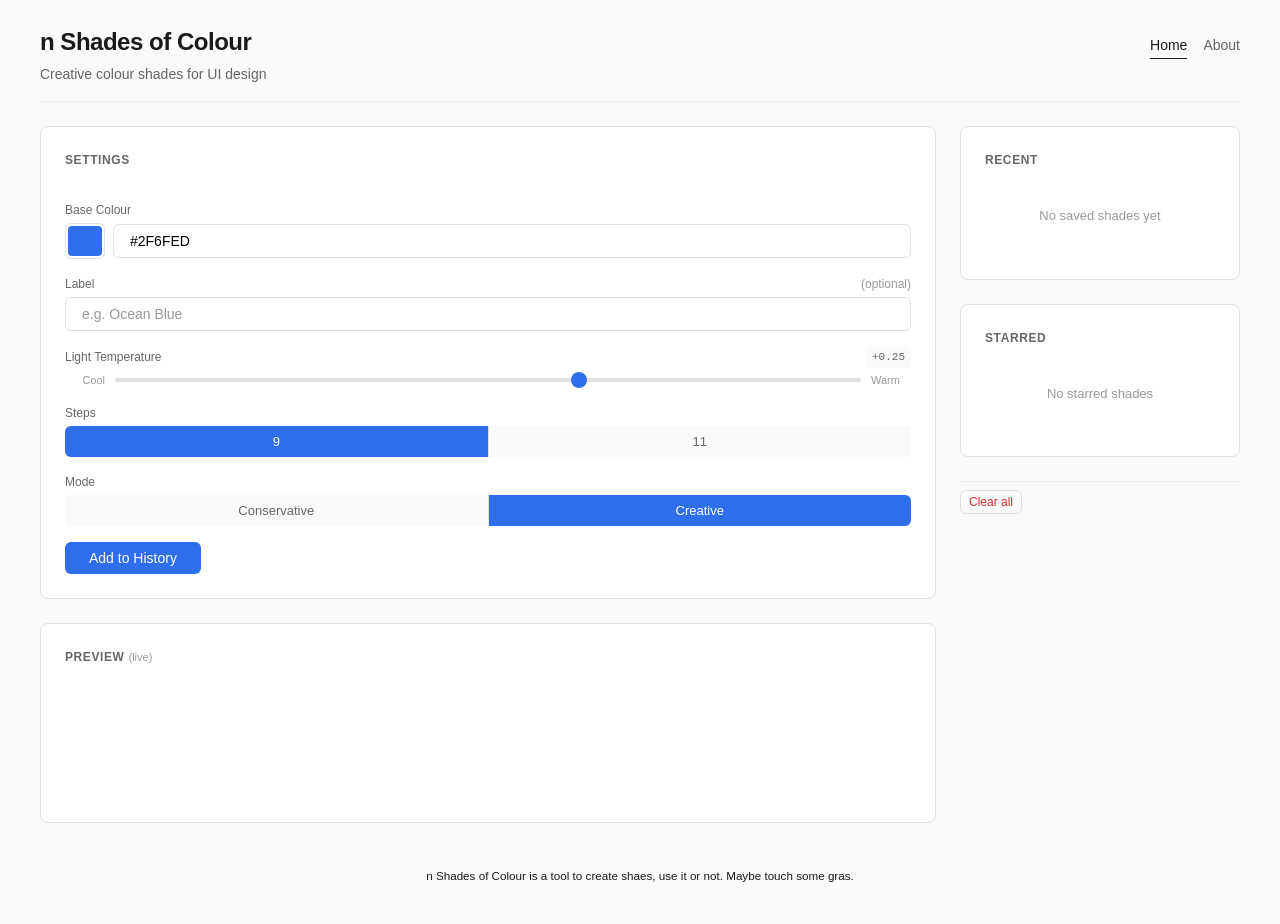
==== index.html @ e6368d1e "Release 0.0.2" ====
<!DOCTYPE html>
<html lang="en">
<head>
  <meta charset="UTF-8">
  <meta name="viewport" content="width=device-width, initial-scale=1.0">
  <title>n Shades of Colour</title>
  <link rel="stylesheet" href="./assets/css/styles.css">
</head>
<body>
  <div class="app">
    <header class="header">
      <div class="header__top">
        <h1>n Shades of Colour</h1>
        <nav class="nav">
          <a href="./index.html" class="nav__link nav__link--active">Home</a>
          <a href="./about.html" class="nav__link">About</a>
        </nav>
      </div>
      <p class="tagline">Creative colour shades for UI design</p>
    </header>

    <main class="main">
      <!-- Input Panel -->
      <section class="panel panel--input">
        <h2 class="panel__title">Settings</h2>

        <div class="input-group">
          <label for="input-hex">Base Colour</label>
          <div class="input-row">
            <input type="color" id="input-color-picker" class="color-picker">
            <input type="text" id="input-hex" placeholder="#2F6FED" maxlength="7">
          </div>
        </div>

        <div class="input-group">
          <label for="input-label">Label <span class="label-hint">(optional)</span></label>
          <input type="text" id="input-label" placeholder="e.g. Ocean Blue">
        </div>

        <div class="input-group">
          <label for="input-temperature">
            Light Temperature
            <span class="temperature-value" id="temperature-display">+0.25</span>
          </label>
          <div class="slider-container">
            <span class="slider-label slider-label--left">Cool</span>
            <input type="range" id="input-temperature" min="-1" max="1" step="0.05" value="0.25">
            <span class="slider-label slider-label--right">Warm</span>
          </div>
        </div>

        <div class="input-group">
          <label>Steps</label>
          <div class="button-group" role="radiogroup" aria-label="Number of steps">
            <button type="button" class="btn-toggle" data-steps="9" aria-pressed="true">9</button>
            <button type="button" class="btn-toggle" data-steps="11" aria-pressed="false">11</button>
          </div>
        </div>

        <div class="input-group">
          <label>Mode</label>
          <div class="button-group" role="radiogroup" aria-label="Algorithm mode">
            <button type="button" class="btn-toggle" data-mode="conservative" aria-pressed="false">Conservative</button>
            <button type="button" class="btn-toggle" data-mode="creative" aria-pressed="true">Creative</button>
          </div>
        </div>

        <div class="action-row">
          <button type="button" id="btn-generate" class="btn btn--primary">Add to History</button>
          <span class="add-feedback" id="add-feedback" hidden>Added : )</span>
        </div>
      </section>

      <!-- Preview Panel -->
      <section class="panel panel--preview">
        <h2 class="panel__title">Preview <span class="preview-status">(live)</span></h2>
        <div class="shades" id="preview-shades">
          <!-- Swatches rendered by JS -->
        </div>
      </section>

      <!-- Export Panel -->
      <section class="panel panel--export" id="export-panel" hidden>
        <h2 class="panel__title">Export CSS Variables</h2>
        <p class="export-hint">Add a label above for human-friendlier token names</p>

        <div class="export-format">
          <div class="export-header">
            <label for="export-format-select">Format</label>
            <select id="export-format-select">
              <option value="short">--{label}-{step}</option>
              <option value="long">--color-{label}-{step}</option>
            </select>
          </div>
          <pre class="export-code" id="export-code"></pre>
          <div class="export-actions">
            <button type="button" id="btn-copy" class="btn btn--secondary">Copy to clipboard</button>
            <span class="copy-feedback" id="copy-feedback" hidden>Copied</span>
          </div>
        </div>
      </section>
    </main>

    <!-- History Panel -->
    <aside class="sidebar">
      <section class="panel panel--history">
        <div class="history-header">
          <h2 class="panel__title">Recent</h2>
          <button type="button" id="btn-undo" class="btn btn--small btn--ghost" hidden>Undo</button>
        </div>
        <ul class="history-list" id="recent-list">
          <!-- Recent entries rendered by JS -->
        </ul>
        <p class="history-empty" id="recent-empty">No saved shades yet</p>
      </section>

      <section class="panel panel--starred">
        <h2 class="panel__title">Starred</h2>
        <ul class="history-list" id="starred-list">
          <!-- Starred entries rendered by JS -->
        </ul>
        <p class="history-empty" id="starred-empty">No starred shades</p>
      </section>

      <div class="history-actions">
        <button type="button" id="btn-clear-all" class="btn btn--small btn--danger">Clear all</button>
      </div>
    </aside>
  </div>
  <footer class="footer" style="text-align: center; padding-top: 2em;">
    <p><small>n Shades of Colour is a tool to create shaes, use it or not. Maybe touch some gras.</small></p>
  </footer>
  <script type="module" src="./assets/js/app.js"></script>
</body>
</html>
---- assets/css/styles.css ----
*,
*::before,
*::after {
  box-sizing: border-box;
}

html {
  font-size: 16px;
  -webkit-font-smoothing: antialiased;
  -moz-osx-font-smoothing: grayscale;
}

body {
  margin: 0;
  padding: 24px;
  font-family: -apple-system, BlinkMacSystemFont, "Segoe UI", Roboto, Oxygen, Ubuntu, sans-serif;
  font-size: 0.875rem;
  line-height: 1.5;
  color: #1a1a1a;
  background: #fafafa;
}

h1, h2, h3 {
  margin: 0;
  font-weight: 600;
}

ul {
  list-style: none;
  margin: 0;
  padding: 0;
}

button {
  font-family: inherit;
  cursor: pointer;
}

input, select {
  font-family: inherit;
}

.app {
  display: grid;
  grid-template-columns: 1fr 280px;
  grid-template-rows: auto 1fr;
  gap: 24px;
  max-width: 1200px;
  margin: 0 auto;
}

.header {
  grid-column: 1/-1;
  padding-bottom: 16px;
  border-bottom: 1px solid #f0f0f0;
}
.header__top {
  display: flex;
  align-items: baseline;
  justify-content: space-between;
  gap: 24px;
}
.header h1 {
  font-size: 1.5rem;
  font-weight: 700;
  letter-spacing: -0.02em;
}
.header .tagline {
  margin: 4px 0 0;
  color: #666666;
  font-size: 0.875rem;
}

.nav {
  display: flex;
  gap: 16px;
}
.nav__link {
  font-size: 0.875rem;
  color: #666666;
  text-decoration: none;
  padding: 2px 0;
  border-bottom: 1px solid transparent;
  transition: color 0.15s ease, border-color 0.15s ease;
}
.nav__link:hover {
  color: #1a1a1a;
}
.nav__link--active {
  color: #1a1a1a;
  border-bottom-color: #1a1a1a;
}

.main {
  display: flex;
  flex-direction: column;
  gap: 24px;
}

.sidebar {
  display: flex;
  flex-direction: column;
  gap: 24px;
}

.panel {
  background: #ffffff;
  border: 1px solid #e0e0e0;
  border-radius: 8px;
  padding: 24px;
}
.panel__title {
  font-size: 0.75rem;
  font-weight: 600;
  text-transform: uppercase;
  letter-spacing: 0.05em;
  color: #666666;
  margin-bottom: 16px;
}

.panel--input {
  display: flex;
  flex-direction: column;
  gap: 16px;
}

.panel--preview {
  flex: 1;
  min-height: 200px;
}

.panel--export[hidden] {
  display: none;
}

.panel--history .panel__title,
.panel--starred .panel__title {
  margin-bottom: 8px;
}

.input-group {
  display: flex;
  flex-direction: column;
  gap: 4px;
}
.input-group > label {
  font-size: 0.75rem;
  font-weight: 500;
  color: #666666;
  display: flex;
  align-items: center;
  justify-content: space-between;
}

.label-hint {
  font-weight: 400;
  color: #999999;
}

.input-row {
  display: flex;
  gap: 8px;
  align-items: center;
}

input[type=text],
input[type=number] {
  width: 100%;
  padding: 8px 16px;
  font-size: 0.875rem;
  border: 1px solid #e0e0e0;
  border-radius: 6px;
  background: #ffffff;
  transition: border-color 0.15s ease;
}
input[type=text]:focus,
input[type=number]:focus {
  outline: none;
  border-color: #2F6FED;
}
input[type=text]::placeholder,
input[type=number]::placeholder {
  color: #999999;
}
input[type=text].is-invalid,
input[type=number].is-invalid {
  border-color: #d32f2f;
}

.color-picker {
  width: 40px;
  height: 36px;
  padding: 2px;
  border: 1px solid #e0e0e0;
  border-radius: 6px;
  background: #ffffff;
  cursor: pointer;
  flex-shrink: 0;
}
.color-picker::-webkit-color-swatch-wrapper {
  padding: 0;
}
.color-picker::-webkit-color-swatch {
  border: none;
  border-radius: 4px;
}

.slider-container {
  display: flex;
  align-items: center;
  gap: 8px;
}

.slider-label {
  font-size: 0.6875rem;
  color: #999999;
  flex-shrink: 0;
  width: 40px;
}
.slider-label--left {
  text-align: right;
}
.slider-label--right {
  text-align: left;
}

.temperature-value {
  font-family: "SF Mono", SFMono-Regular, Consolas, "Liberation Mono", Menlo, monospace;
  font-size: 0.6875rem;
  color: #666666;
  background: #fafafa;
  padding: 2px 6px;
  border-radius: 4px;
}

input[type=range] {
  -webkit-appearance: none;
  appearance: none;
  flex: 1;
  height: 4px;
  background: #e0e0e0;
  border-radius: 2px;
  outline: none;
}
input[type=range]::-webkit-slider-thumb {
  -webkit-appearance: none;
  appearance: none;
  width: 16px;
  height: 16px;
  background: #2F6FED;
  border-radius: 50%;
  cursor: pointer;
  transition: transform 0.1s ease;
}
input[type=range]::-webkit-slider-thumb:hover {
  transform: scale(1.1);
}
input[type=range]::-moz-range-thumb {
  width: 16px;
  height: 16px;
  background: #2F6FED;
  border: none;
  border-radius: 50%;
  cursor: pointer;
}

.button-group {
  display: flex;
  gap: 1px;
  background: #e0e0e0;
  border-radius: 6px;
  overflow: hidden;
}

.btn-toggle {
  flex: 1;
  padding: 8px 16px;
  font-size: 0.8125rem;
  font-weight: 500;
  background: #fafafa;
  border: none;
  color: #666666;
  transition: background-color 0.15s ease, color 0.15s ease;
}
.btn-toggle:hover {
  background: #ffffff;
}
.btn-toggle[aria-pressed=true] {
  background: #2F6FED;
  color: white;
}

.btn {
  display: inline-flex;
  align-items: center;
  justify-content: center;
  gap: 4px;
  padding: 8px 24px;
  font-size: 0.875rem;
  font-weight: 500;
  border: none;
  border-radius: 6px;
  transition: background-color 0.15s ease, opacity 0.15s ease;
}
.btn:disabled {
  opacity: 0.5;
  cursor: not-allowed;
}

.btn--primary {
  background: #2F6FED;
  color: white;
}
.btn--primary:hover:not(:disabled) {
  background: #1a5ad9;
}

.btn--secondary {
  background: #fafafa;
  color: #1a1a1a;
  border: 1px solid #e0e0e0;
}
.btn--secondary:hover:not(:disabled) {
  background: #f0f0f0;
}

.btn--ghost {
  background: transparent;
  color: #2F6FED;
  padding: 4px 8px;
}
.btn--ghost:hover:not(:disabled) {
  background: rgba(47, 111, 237, 0.08);
}

.btn--danger {
  background: transparent;
  color: #d32f2f;
  border: 1px solid #e0e0e0;
}
.btn--danger:hover:not(:disabled) {
  background: rgba(211, 47, 47, 0.08);
  border-color: #d32f2f;
}

.btn--small {
  padding: 4px 8px;
  font-size: 0.75rem;
}

.ramp {
  display: flex;
  gap: 2px;
  height: 120px;
}

.swatch {
  flex: 1;
  display: flex;
  flex-direction: column;
  justify-content: flex-end;
  border-radius: 4px;
  overflow: hidden;
  position: relative;
}
.swatch__hex {
  font-family: "SF Mono", SFMono-Regular, Consolas, "Liberation Mono", Menlo, monospace;
  font-size: 0.625rem;
  text-align: center;
  padding: 4px;
  background: rgba(255, 255, 255, 0.9);
  color: #1a1a1a;
  backdrop-filter: blur(4px);
}

.swatch-strip {
  display: flex;
  height: 16px;
  border-radius: 2px;
  overflow: hidden;
}
.swatch-strip .swatch-mini {
  flex: 1;
}

.history-header {
  display: flex;
  align-items: center;
  justify-content: space-between;
  margin-bottom: 8px;
}
.history-header .panel__title {
  margin-bottom: 0;
}
.history-header .btn[hidden] {
  display: none;
}

.history-list {
  display: flex;
  flex-direction: column;
  gap: 4px;
}

.history-entry {
  display: flex;
  flex-direction: column;
  gap: 4px;
  padding: 8px;
  background: #fafafa;
  border-radius: 6px;
  cursor: pointer;
  transition: background-color 0.15s ease;
}
.history-entry:hover {
  background: #f0f0f0;
}
.history-entry.is-active {
  outline: 2px solid #2F6FED;
  outline-offset: -2px;
}

.history-entry__header {
  display: flex;
  align-items: center;
  gap: 8px;
}

.history-entry__info {
  flex: 1;
  min-width: 0;
}

.history-entry__label {
  font-size: 0.8125rem;
  font-weight: 500;
  white-space: nowrap;
  overflow: hidden;
  text-overflow: ellipsis;
}

.history-entry__hex {
  font-family: "SF Mono", SFMono-Regular, Consolas, "Liberation Mono", Menlo, monospace;
  font-size: 0.6875rem;
  color: #666666;
}

.history-entry__custom {
  font-size: 0.75rem;
  color: #888888;
  font-style: italic;
  white-space: nowrap;
  overflow: hidden;
  text-overflow: ellipsis;
}

.history-entry__actions {
  display: flex;
  gap: 2px;
  flex-shrink: 0;
}

.btn-icon {
  display: flex;
  align-items: center;
  justify-content: center;
  width: 24px;
  height: 24px;
  padding: 0;
  background: transparent;
  border: none;
  border-radius: 4px;
  color: #999999;
  font-size: 0.875rem;
  transition: background-color 0.15s ease, color 0.15s ease;
}
.btn-icon:hover {
  background: rgba(0, 0, 0, 0.08);
  color: #1a1a1a;
}
.btn-icon--star:hover, .btn-icon--star.is-starred {
  color: #f59e0b;
}
.btn-icon--remove:hover {
  color: #d32f2f;
}

.history-empty {
  font-size: 0.8125rem;
  color: #999999;
  text-align: center;
  padding: 16px;
}
.history-empty[hidden] {
  display: none;
}

.history-actions {
  padding-top: 8px;
  border-top: 1px solid #f0f0f0;
}

.export-hint {
  font-size: 0.75rem;
  color: #888888;
  margin: 0 0 12px 0;
  font-style: italic;
}

.export-format {
  display: flex;
  flex-direction: column;
  gap: 16px;
}

.export-header {
  display: flex;
  align-items: center;
  gap: 16px;
}
.export-header label {
  font-size: 0.75rem;
  font-weight: 500;
  color: #666666;
}
.export-header select {
  flex: 1;
  padding: 4px 8px;
  font-size: 0.8125rem;
  border: 1px solid #e0e0e0;
  border-radius: 4px;
  background: #ffffff;
}
.export-header select:focus {
  outline: none;
  border-color: #2F6FED;
}

.export-code {
  margin: 0;
  padding: 16px;
  font-family: "SF Mono", SFMono-Regular, Consolas, "Liberation Mono", Menlo, monospace;
  font-size: 0.75rem;
  line-height: 1.6;
  background: #fafafa;
  border: 1px solid #f0f0f0;
  border-radius: 6px;
  overflow-x: auto;
  white-space: pre;
  max-height: 200px;
  overflow-y: auto;
}

.export-actions {
  display: flex;
  align-items: center;
  gap: 16px;
}

.copy-feedback,
.add-feedback {
  font-size: 0.75rem;
  color: #2e7d32;
  font-weight: 500;
}
.copy-feedback[hidden],
.add-feedback[hidden] {
  display: none;
}

.preview-status {
  font-weight: 400;
  color: #999999;
  font-size: 0.6875rem;
  text-transform: none;
  letter-spacing: 0;
}

.action-row {
  display: flex;
  align-items: center;
  gap: 12px;
}

/* About page */
.app--about {
  display: block;
  max-width: 640px;
}

.about {
  padding-top: 32px;
}

.about__content {
  line-height: 1.7;
}

.about__section {
  margin-bottom: 32px;
}
.about__section:last-child {
  margin-bottom: 0;
}

.about__section h2 {
  font-size: 1.125rem;
  font-weight: 600;
  margin: 0 0 12px 0;
  color: #1a1a1a;
}

.about__section p {
  margin: 0 0 12px 0;
  color: #333333;
}
.about__section p:last-child {
  margin-bottom: 0;
}

.about__section ul {
  margin: 0 0 12px 0;
  padding-left: 20px;
  color: #333333;
}
.about__section ul:last-child {
  margin-bottom: 0;
}

.about__section li {
  margin-bottom: 6px;
}
.about__section li:last-child {
  margin-bottom: 0;
}

.about__section ul ul {
  margin-top: 6px;
  margin-bottom: 0;
}

@media (max-width: 768px) {
  body {
    padding: 12px;
  }
  .app {
    grid-template-columns: 1fr;
    gap: 16px;
  }
  .sidebar {
    order: 2;
  }
  .main {
    order: 1;
  }

  /* Panel padding */
  .panel {
    padding: 16px;
  }

  /* Vertical ramp */
  .ramp {
    flex-direction: column;
    height: auto;
    gap: 2px;
  }
  .swatch {
    flex: none;
    height: 28px;
    flex-direction: row;
    align-items: center;
    justify-content: flex-start;
  }
  .swatch__hex {
    background: rgba(255, 255, 255, 0.9);
    padding: 2px 8px;
    font-size: 0.6875rem;
    text-align: left;
  }

  /* Slider touch targets */
  input[type=range] {
    height: 6px;
  }
  input[type=range]::-webkit-slider-thumb {
    width: 24px;
    height: 24px;
  }
  input[type=range]::-moz-range-thumb {
    width: 24px;
    height: 24px;
  }

  /* Button toggle padding */
  .btn-toggle {
    padding: 8px 12px;
  }

  /* Touch-target minimum for buttons */
  .btn {
    min-height: 44px;
  }

  /* Export code wrapping */
  .export-code {
    white-space: pre-wrap;
    word-break: break-all;
  }
}
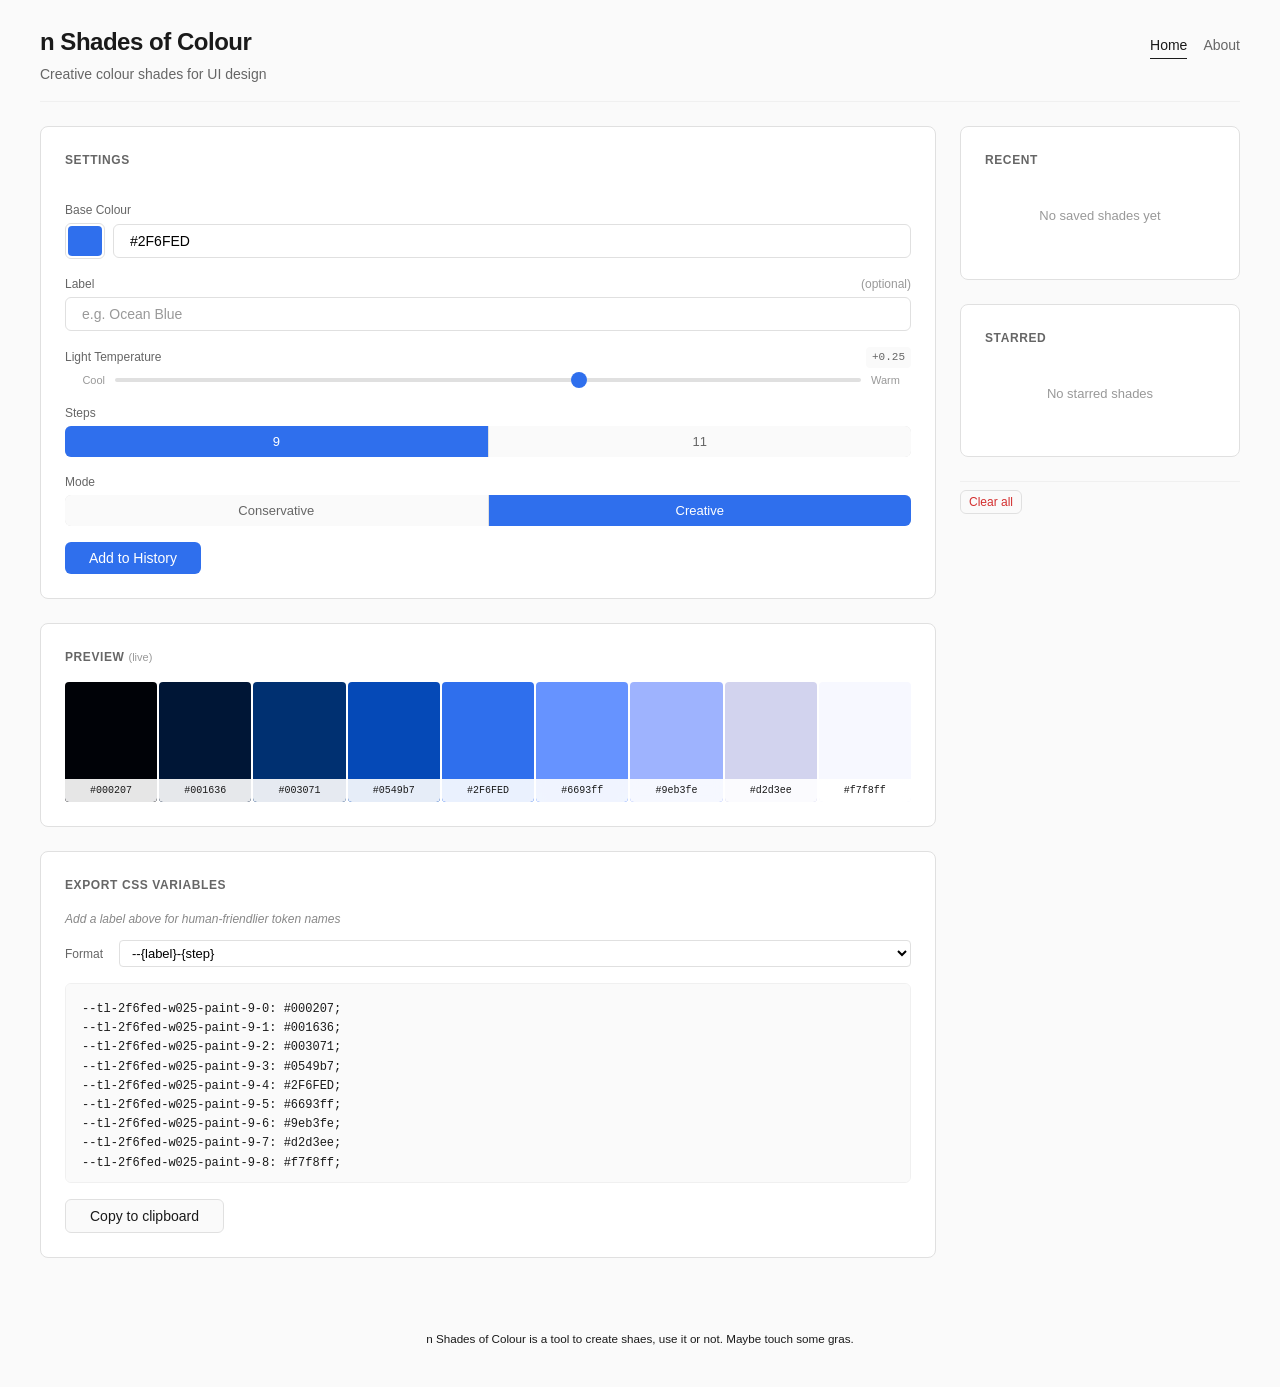
==== commit cc96db66: "Release 0.0.3" ====
--- a/index.html
+++ b/index.html
@@ -127,7 +127,7 @@
       </div>
     </aside>
   </div>
-  <footer class="footer" style="text-align: center; padding-top: 2em;">
+  <footer class="footer" style="text-align: center; padding-top: 4em;">
     <p><small>n Shades of Colour is a tool to create shaes, use it or not. Maybe touch some gras.</small></p>
   </footer>
   <script type="module" src="./assets/js/app.js"></script>
--- a/assets/css/styles.css
+++ b/assets/css/styles.css
@@ -348,7 +348,7 @@
   font-size: 0.75rem;
 }
 
-.ramp {
+.shades {
   display: flex;
   gap: 2px;
   height: 120px;
@@ -659,8 +659,8 @@
     padding: 16px;
   }
 
-  /* Vertical ramp */
-  .ramp {
+  /* Vertical shades */
+  .shades {
     flex-direction: column;
     height: auto;
     gap: 2px;
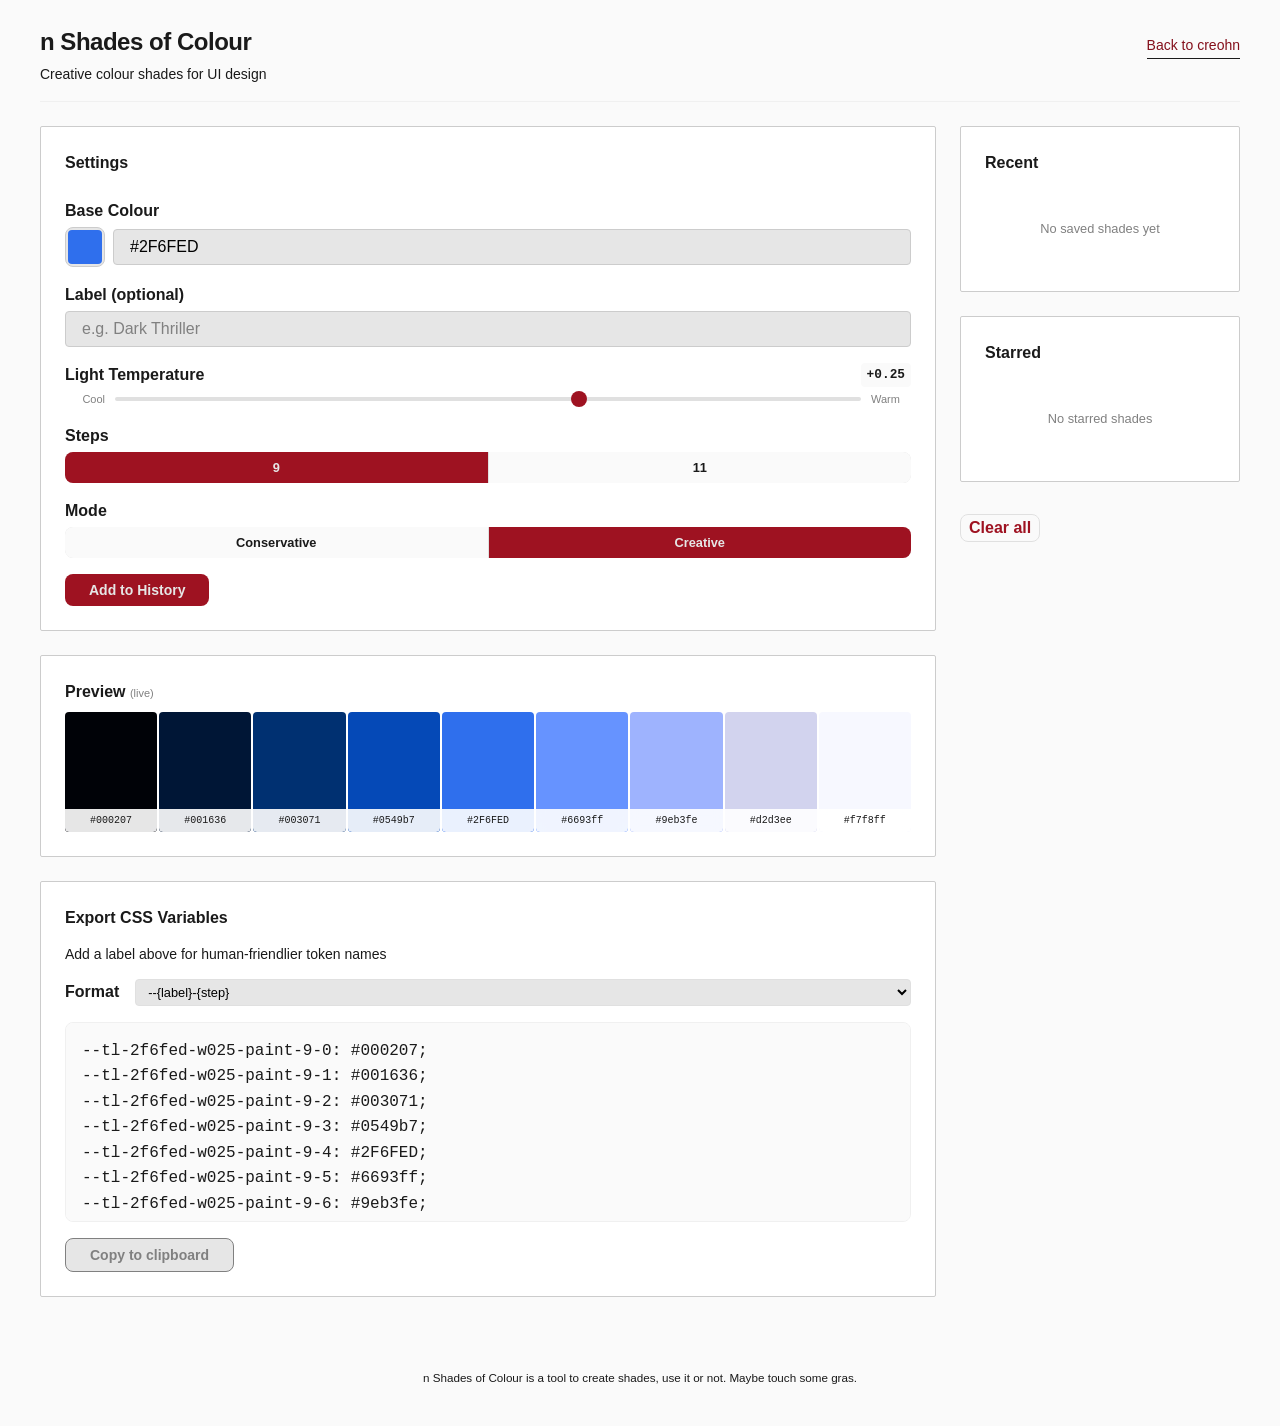
==== commit 0b628921: "Release 0.0.4" ====
--- a/index.html
+++ b/index.html
@@ -12,8 +12,7 @@
       <div class="header__top">
         <h1>n Shades of Colour</h1>
         <nav class="nav">
-          <a href="./index.html" class="nav__link nav__link--active">Home</a>
-          <a href="./about.html" class="nav__link">About</a>
+          <a href="https://creohn.de" class="nav__link nav__link--active">Back to creohn</a>
         </nav>
       </div>
       <p class="tagline">Creative colour shades for UI design</p>
@@ -28,13 +27,13 @@
           <label for="input-hex">Base Colour</label>
           <div class="input-row">
             <input type="color" id="input-color-picker" class="color-picker">
-            <input type="text" id="input-hex" placeholder="#2F6FED" maxlength="7">
+            <input type="text" id="input-hex" placeholder="#9e1221" maxlength="7">
           </div>
         </div>
 
         <div class="input-group">
-          <label for="input-label">Label <span class="label-hint">(optional)</span></label>
-          <input type="text" id="input-label" placeholder="e.g. Ocean Blue">
+          <label for="input-label">Label (optional)</label>
+          <input type="text" id="input-label" placeholder="e.g. Dark Thriller">
         </div>
 
         <div class="input-group">
@@ -82,7 +81,7 @@
       <!-- Export Panel -->
       <section class="panel panel--export" id="export-panel" hidden>
         <h2 class="panel__title">Export CSS Variables</h2>
-        <p class="export-hint">Add a label above for human-friendlier token names</p>
+        <p>Add a label above for human-friendlier token names</p>
 
         <div class="export-format">
           <div class="export-header">
@@ -128,7 +127,7 @@
     </aside>
   </div>
   <footer class="footer" style="text-align: center; padding-top: 4em;">
-    <p><small>n Shades of Colour is a tool to create shaes, use it or not. Maybe touch some gras.</small></p>
+    <p><small>n Shades of Colour is a tool to create shades, use it or not. Maybe touch some gras.</small></p>
   </footer>
   <script type="module" src="./assets/js/app.js"></script>
 </body>
--- a/assets/css/styles.css
+++ b/assets/css/styles.css
@@ -13,7 +13,7 @@
 body {
   margin: 0;
   padding: 24px;
-  font-family: -apple-system, BlinkMacSystemFont, "Segoe UI", Roboto, Oxygen, Ubuntu, sans-serif;
+  font-family: Lato, -apple-system, sans-serif;
   font-size: 0.875rem;
   line-height: 1.5;
   color: #1a1a1a;
@@ -25,15 +25,9 @@
   font-weight: 600;
 }
 
-ul {
-  list-style: none;
-  margin: 0;
-  padding: 0;
-}
-
 button {
   font-family: inherit;
-  cursor: pointer;
+  cursor: poLato;
 }
 
 input, select {
@@ -67,7 +61,7 @@
 }
 .header .tagline {
   margin: 4px 0 0;
-  color: #666666;
+  color: #1a1a1a;
   font-size: 0.875rem;
 }
 
@@ -77,17 +71,17 @@
 }
 .nav__link {
   font-size: 0.875rem;
-  color: #666666;
+  color: #1a1a1a;
   text-decoration: none;
   padding: 2px 0;
   border-bottom: 1px solid transparent;
   transition: color 0.15s ease, border-color 0.15s ease;
 }
 .nav__link:hover {
-  color: #1a1a1a;
+  color: #b71426;
 }
 .nav__link--active {
-  color: #1a1a1a;
+  color: #840f1b;
   border-bottom-color: #1a1a1a;
 }
 
@@ -104,18 +98,16 @@
 }
 
 .panel {
-  background: #ffffff;
-  border: 1px solid #e0e0e0;
-  border-radius: 8px;
+  background: #fff;
+  border: 1px solid #ccc;
+  border-radius: 2px;
   padding: 24px;
 }
 .panel__title {
-  font-size: 0.75rem;
-  font-weight: 600;
-  text-transform: uppercase;
-  letter-spacing: 0.05em;
-  color: #666666;
-  margin-bottom: 16px;
+  font-size: 1rem;
+  font-weight: 600;
+  color: #1a1a1a;
+  margin-bottom: 8px;
 }
 
 .panel--input {
@@ -144,9 +136,9 @@
   gap: 4px;
 }
 .input-group > label {
-  font-size: 0.75rem;
-  font-weight: 500;
-  color: #666666;
+  font-size: 1rem;
+  font-weight: 600;
+  color: #1a1a1a;
   display: flex;
   align-items: center;
   justify-content: space-between;
@@ -154,7 +146,7 @@
 
 .label-hint {
   font-weight: 400;
-  color: #999999;
+  color: #808080;
 }
 
 .input-row {
@@ -167,34 +159,34 @@
 input[type=number] {
   width: 100%;
   padding: 8px 16px;
-  font-size: 0.875rem;
-  border: 1px solid #e0e0e0;
-  border-radius: 6px;
-  background: #ffffff;
+  font-size: 1rem;
+  border: 1px solid #ccc;
+  border-radius: 4px;
+  background: #e6e6e6;
   transition: border-color 0.15s ease;
 }
 input[type=text]:focus,
 input[type=number]:focus {
   outline: none;
-  border-color: #2F6FED;
+  border-color: #9e1221;
 }
 input[type=text]::placeholder,
 input[type=number]::placeholder {
-  color: #999999;
+  color: #808080;
 }
 input[type=text].is-invalid,
 input[type=number].is-invalid {
-  border-color: #d32f2f;
+  border-color: #9e1221;
 }
 
 .color-picker {
   width: 40px;
-  height: 36px;
+  height: 40px;
   padding: 2px;
-  border: 1px solid #e0e0e0;
-  border-radius: 6px;
-  background: #ffffff;
-  cursor: pointer;
+  border: 1px solid #ccc;
+  border-radius: 8px;
+  background: #e6e6e6;
+  cursor: poLato;
   flex-shrink: 0;
 }
 .color-picker::-webkit-color-swatch-wrapper {
@@ -213,7 +205,7 @@
 
 .slider-label {
   font-size: 0.6875rem;
-  color: #999999;
+  color: #808080;
   flex-shrink: 0;
   width: 40px;
 }
@@ -226,8 +218,8 @@
 
 .temperature-value {
   font-family: "SF Mono", SFMono-Regular, Consolas, "Liberation Mono", Menlo, monospace;
-  font-size: 0.6875rem;
-  color: #666666;
+  font-size: 0.8rem;
+  color: #1a1a1a;
   background: #fafafa;
   padding: 2px 6px;
   border-radius: 4px;
@@ -247,9 +239,9 @@
   appearance: none;
   width: 16px;
   height: 16px;
-  background: #2F6FED;
+  background: #9e1221;
   border-radius: 50%;
-  cursor: pointer;
+  cursor: poLato;
   transition: transform 0.1s ease;
 }
 input[type=range]::-webkit-slider-thumb:hover {
@@ -258,36 +250,36 @@
 input[type=range]::-moz-range-thumb {
   width: 16px;
   height: 16px;
-  background: #2F6FED;
+  background: #9e1221;
   border: none;
   border-radius: 50%;
-  cursor: pointer;
+  cursor: poLato;
 }
 
 .button-group {
   display: flex;
   gap: 1px;
   background: #e0e0e0;
-  border-radius: 6px;
+  border-radius: 8px;
   overflow: hidden;
 }
 
 .btn-toggle {
   flex: 1;
   padding: 8px 16px;
-  font-size: 0.8125rem;
-  font-weight: 500;
+  font-size: 0.8rem;
+  font-weight: 600;
   background: #fafafa;
   border: none;
-  color: #666666;
+  color: #1a1a1a;
   transition: background-color 0.15s ease, color 0.15s ease;
 }
 .btn-toggle:hover {
-  background: #ffffff;
+  background: #e6e6e6;
 }
 .btn-toggle[aria-pressed=true] {
-  background: #2F6FED;
-  color: white;
+  background: #9e1221;
+  color: #e6e6e6;
 }
 
 .btn {
@@ -297,9 +289,9 @@
   gap: 4px;
   padding: 8px 24px;
   font-size: 0.875rem;
-  font-weight: 500;
+  font-weight: 600;
   border: none;
-  border-radius: 6px;
+  border-radius: 8px;
   transition: background-color 0.15s ease, opacity 0.15s ease;
 }
 .btn:disabled {
@@ -308,25 +300,25 @@
 }
 
 .btn--primary {
-  background: #2F6FED;
-  color: white;
+  background: #9e1221;
+  color: #e6e6e6;
 }
 .btn--primary:hover:not(:disabled) {
-  background: #1a5ad9;
+  background: #b71426;
 }
 
 .btn--secondary {
-  background: #fafafa;
-  color: #1a1a1a;
-  border: 1px solid #e0e0e0;
+  background: #e6e6e6;
+  color: #808080;
+  border: 1px solid #808080;
 }
 .btn--secondary:hover:not(:disabled) {
-  background: #f0f0f0;
+  background: #fff;
 }
 
 .btn--ghost {
   background: transparent;
-  color: #2F6FED;
+  color: #9e1221;
   padding: 4px 8px;
 }
 .btn--ghost:hover:not(:disabled) {
@@ -335,17 +327,17 @@
 
 .btn--danger {
   background: transparent;
-  color: #d32f2f;
+  color: #9e1221;
   border: 1px solid #e0e0e0;
 }
 .btn--danger:hover:not(:disabled) {
   background: rgba(211, 47, 47, 0.08);
-  border-color: #d32f2f;
+  border-color: #9e1221;
 }
 
 .btn--small {
   padding: 4px 8px;
-  font-size: 0.75rem;
+  font-size: 1rem;
 }
 
 .shades {
@@ -408,15 +400,15 @@
   gap: 4px;
   padding: 8px;
   background: #fafafa;
-  border-radius: 6px;
-  cursor: pointer;
+  border-radius: 8px;
+  cursor: poLato;
   transition: background-color 0.15s ease;
 }
 .history-entry:hover {
   background: #f0f0f0;
 }
 .history-entry.is-active {
-  outline: 2px solid #2F6FED;
+  outline: 2px solid #9e1221;
   outline-offset: -2px;
 }
 
@@ -432,8 +424,8 @@
 }
 
 .history-entry__label {
-  font-size: 0.8125rem;
-  font-weight: 500;
+  font-size: 0.8rem;
+  font-weight: 600;
   white-space: nowrap;
   overflow: hidden;
   text-overflow: ellipsis;
@@ -442,13 +434,12 @@
 .history-entry__hex {
   font-family: "SF Mono", SFMono-Regular, Consolas, "Liberation Mono", Menlo, monospace;
   font-size: 0.6875rem;
-  color: #666666;
+  color: #1a1a1a;
 }
 
 .history-entry__custom {
-  font-size: 0.75rem;
+  font-size: 1rem;
   color: #888888;
-  font-style: italic;
   white-space: nowrap;
   overflow: hidden;
   text-overflow: ellipsis;
@@ -470,7 +461,7 @@
   background: transparent;
   border: none;
   border-radius: 4px;
-  color: #999999;
+  color: #808080;
   font-size: 0.875rem;
   transition: background-color 0.15s ease, color 0.15s ease;
 }
@@ -482,12 +473,12 @@
   color: #f59e0b;
 }
 .btn-icon--remove:hover {
-  color: #d32f2f;
+  color: #e6e6e6;
 }
 
 .history-empty {
-  font-size: 0.8125rem;
-  color: #999999;
+  font-size: 0.8rem;
+  color: #808080;
   text-align: center;
   padding: 16px;
 }
@@ -497,14 +488,6 @@
 
 .history-actions {
   padding-top: 8px;
-  border-top: 1px solid #f0f0f0;
-}
-
-.export-hint {
-  font-size: 0.75rem;
-  color: #888888;
-  margin: 0 0 12px 0;
-  font-style: italic;
 }
 
 .export-format {
@@ -519,32 +502,32 @@
   gap: 16px;
 }
 .export-header label {
-  font-size: 0.75rem;
-  font-weight: 500;
-  color: #666666;
+  font-size: 1rem;
+  font-weight: 600;
+  color: #1a1a1a;
 }
 .export-header select {
   flex: 1;
   padding: 4px 8px;
-  font-size: 0.8125rem;
+  font-size: 0.8rem;
   border: 1px solid #e0e0e0;
   border-radius: 4px;
-  background: #ffffff;
+  background: #e6e6e6;
 }
 .export-header select:focus {
   outline: none;
-  border-color: #2F6FED;
+  border-color: #9e1221;
 }
 
 .export-code {
   margin: 0;
   padding: 16px;
   font-family: "SF Mono", SFMono-Regular, Consolas, "Liberation Mono", Menlo, monospace;
-  font-size: 0.75rem;
+  font-size: 1rem;
   line-height: 1.6;
   background: #fafafa;
   border: 1px solid #f0f0f0;
-  border-radius: 6px;
+  border-radius: 8px;
   overflow-x: auto;
   white-space: pre;
   max-height: 200px;
@@ -559,9 +542,9 @@
 
 .copy-feedback,
 .add-feedback {
-  font-size: 0.75rem;
+  font-size: 1rem;
   color: #2e7d32;
-  font-weight: 500;
+  font-weight: 600;
 }
 .copy-feedback[hidden],
 .add-feedback[hidden] {
@@ -570,7 +553,7 @@
 
 .preview-status {
   font-weight: 400;
-  color: #999999;
+  color: #808080;
   font-size: 0.6875rem;
   text-transform: none;
   letter-spacing: 0;
@@ -699,7 +682,7 @@
 
   /* Touch-target minimum for buttons */
   .btn {
-    min-height: 44px;
+    min-height: 40px;
   }
 
   /* Export code wrapping */
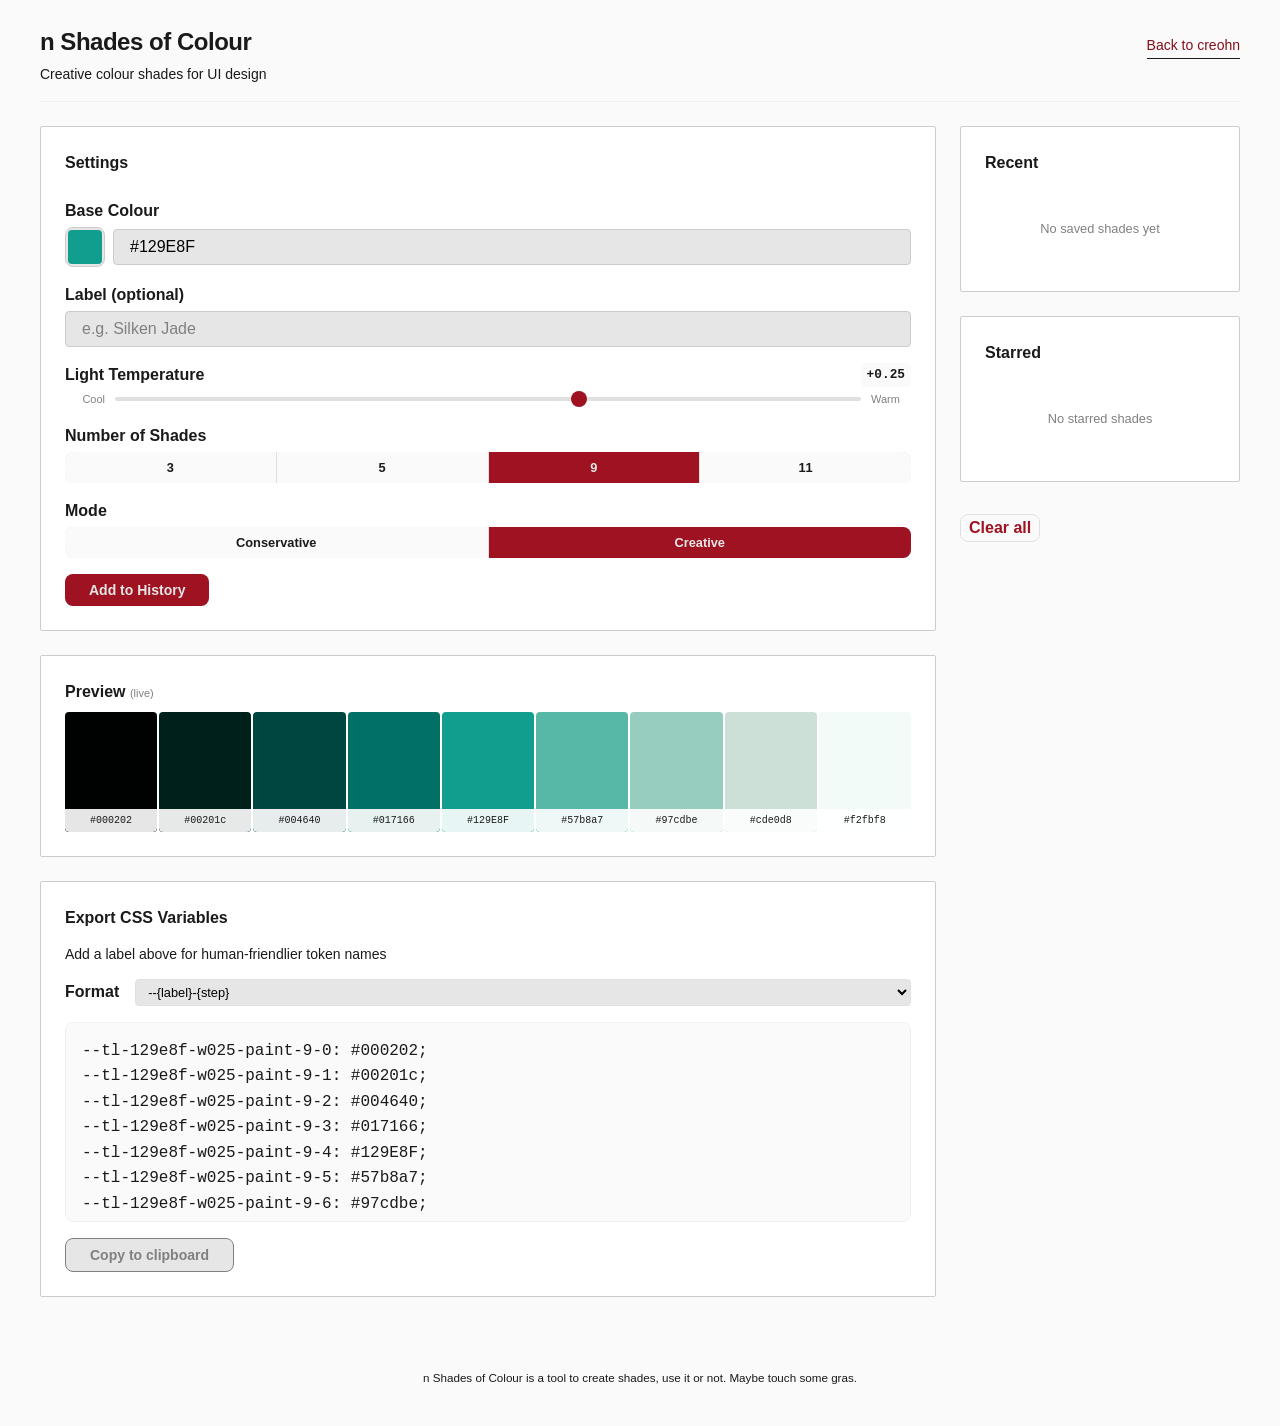
==== commit c8640544: "Release 0.0.4" ====
--- a/index.html
+++ b/index.html
@@ -27,13 +27,13 @@
           <label for="input-hex">Base Colour</label>
           <div class="input-row">
             <input type="color" id="input-color-picker" class="color-picker">
-            <input type="text" id="input-hex" placeholder="#9e1221" maxlength="7">
+            <input type="text" id="input-hex" placeholder="#129e8f" maxlength="7">
           </div>
         </div>
 
         <div class="input-group">
           <label for="input-label">Label (optional)</label>
-          <input type="text" id="input-label" placeholder="e.g. Dark Thriller">
+          <input type="text" id="input-label" placeholder="e.g. Silken Jade">
         </div>
 
         <div class="input-group">
@@ -49,8 +49,10 @@
         </div>
 
         <div class="input-group">
-          <label>Steps</label>
-          <div class="button-group" role="radiogroup" aria-label="Number of steps">
+          <label>Number of Shades</label>
+          <div class="button-group" role="radiogroup" aria-label="Number of shades">
+            <button type="button" class="btn-toggle" data-steps="3" aria-pressed="false">3</button>
+            <button type="button" class="btn-toggle" data-steps="5" aria-pressed="false">5</button>
             <button type="button" class="btn-toggle" data-steps="9" aria-pressed="true">9</button>
             <button type="button" class="btn-toggle" data-steps="11" aria-pressed="false">11</button>
           </div>
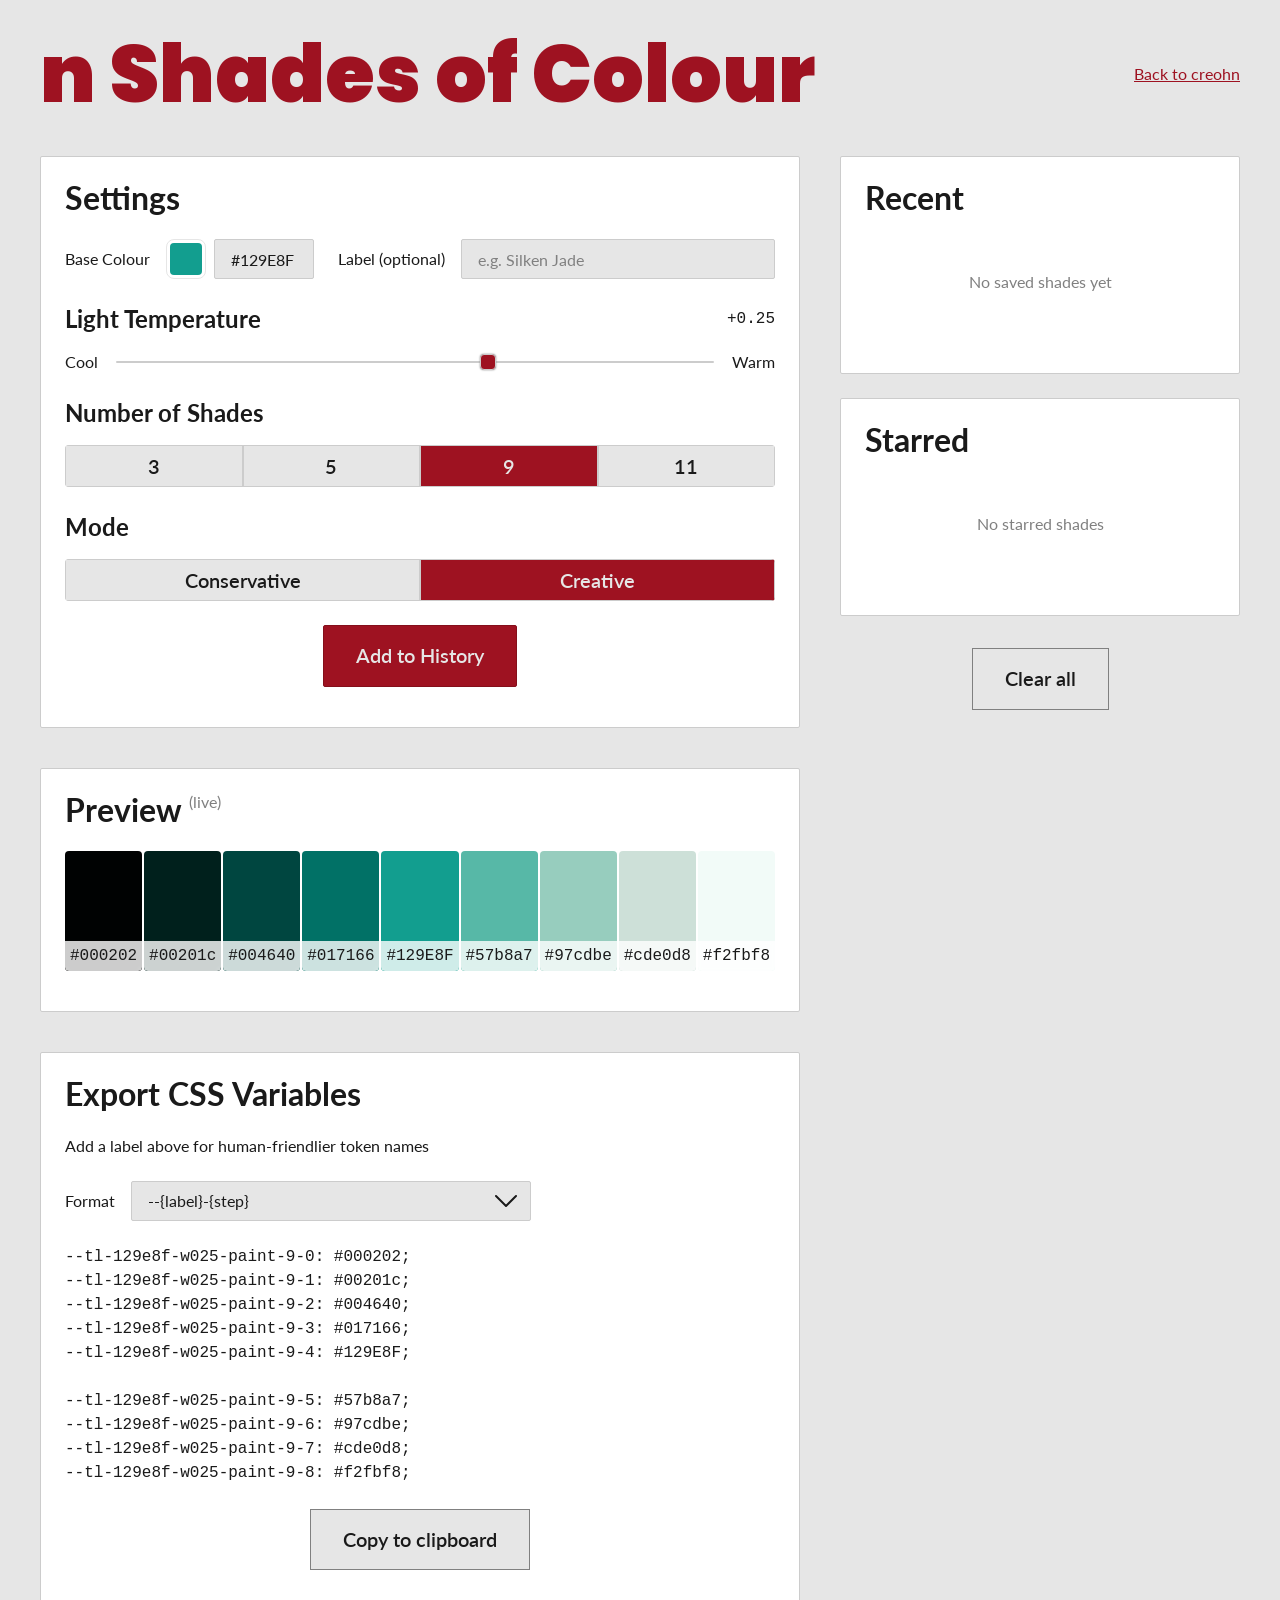
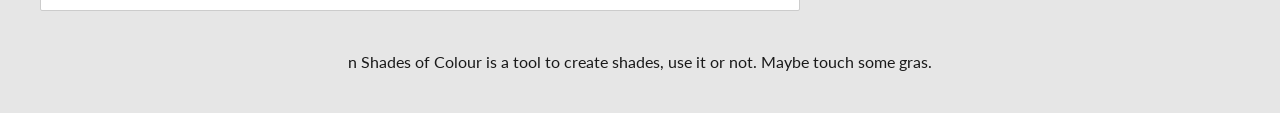
==== commit 4c420c0f: "Release 0.1.0 UX & design optimisation" ====
--- a/index.html
+++ b/index.html
@@ -4,18 +4,18 @@
   <meta charset="UTF-8">
   <meta name="viewport" content="width=device-width, initial-scale=1.0">
   <title>n Shades of Colour</title>
+  <link rel="preconnect" href="https://fonts.googleapis.com">
+  <link rel="preconnect" href="https://fonts.gstatic.com" crossorigin>
+  <link href="https://fonts.googleapis.com/css2?family=Lato:wght@400;600;700&family=Poppins:wght@700;900&display=swap" rel="stylesheet">
   <link rel="stylesheet" href="./assets/css/styles.css">
 </head>
 <body>
   <div class="app">
     <header class="header">
-      <div class="header__top">
-        <h1>n Shades of Colour</h1>
-        <nav class="nav">
-          <a href="https://creohn.de" class="nav__link nav__link--active">Back to creohn</a>
-        </nav>
-      </div>
-      <p class="tagline">Creative colour shades for UI design</p>
+      <h1>n Shades of Colour</h1>
+      <nav class="nav">
+        <a href="https://creohn.de" class="nav__link">Back to creohn</a>
+      </nav>
     </header>
 
     <main class="main">
@@ -23,21 +23,22 @@
       <section class="panel panel--input">
         <h2 class="panel__title">Settings</h2>
 
-        <div class="input-group">
-          <label for="input-hex">Base Colour</label>
-          <div class="input-row">
-            <input type="color" id="input-color-picker" class="color-picker">
-            <input type="text" id="input-hex" placeholder="#129e8f" maxlength="7">
+        <div class="base-row">
+          <div class="base-col-colour">
+            <label for="input-hex">Base Colour</label>
+            <div class="colour-input">
+              <input type="color" id="input-color-picker" class="color-picker">
+              <input type="text" id="input-hex" placeholder="#129e8f" maxlength="7">
+            </div>
+          </div>
+          <div class="base-col-label">
+            <label for="input-label">Label (optional)</label>
+            <input type="text" id="input-label" placeholder="e.g. Silken Jade">
           </div>
         </div>
 
         <div class="input-group">
-          <label for="input-label">Label (optional)</label>
-          <input type="text" id="input-label" placeholder="e.g. Silken Jade">
-        </div>
-
-        <div class="input-group">
-          <label for="input-temperature">
+          <label for="input-temperature" class="section-label">
             Light Temperature
             <span class="temperature-value" id="temperature-display">+0.25</span>
           </label>
@@ -49,7 +50,7 @@
         </div>
 
         <div class="input-group">
-          <label>Number of Shades</label>
+          <label class="section-label">Number of Shades</label>
           <div class="button-group" role="radiogroup" aria-label="Number of shades">
             <button type="button" class="btn-toggle" data-steps="3" aria-pressed="false">3</button>
             <button type="button" class="btn-toggle" data-steps="5" aria-pressed="false">5</button>
@@ -59,7 +60,7 @@
         </div>
 
         <div class="input-group">
-          <label>Mode</label>
+          <label class="section-label">Mode</label>
           <div class="button-group" role="radiogroup" aria-label="Algorithm mode">
             <button type="button" class="btn-toggle" data-mode="conservative" aria-pressed="false">Conservative</button>
             <button type="button" class="btn-toggle" data-mode="creative" aria-pressed="true">Creative</button>
@@ -93,7 +94,7 @@
               <option value="long">--color-{label}-{step}</option>
             </select>
           </div>
-          <pre class="export-code" id="export-code"></pre>
+          <div class="export-code" id="export-code"></div>
           <div class="export-actions">
             <button type="button" id="btn-copy" class="btn btn--secondary">Copy to clipboard</button>
             <span class="copy-feedback" id="copy-feedback" hidden>Copied</span>
@@ -124,13 +125,14 @@
       </section>
 
       <div class="history-actions">
-        <button type="button" id="btn-clear-all" class="btn btn--small btn--danger">Clear all</button>
+        <button type="button" id="btn-clear-all" class="btn btn--secondary">Clear all</button>
       </div>
     </aside>
+
+    <footer class="footer">
+      <p>n Shades of Colour is a tool to create shades, use it or not. Maybe touch some gras.</p>
+    </footer>
   </div>
-  <footer class="footer" style="text-align: center; padding-top: 4em;">
-    <p><small>n Shades of Colour is a tool to create shades, use it or not. Maybe touch some gras.</small></p>
-  </footer>
   <script type="module" src="./assets/js/app.js"></script>
 </body>
 </html>
--- a/assets/css/styles.css
+++ b/assets/css/styles.css
@@ -1,3 +1,7 @@
+/* ============================================================
+   RESET + BASE
+   ============================================================ */
+
 *,
 *::before,
 *::after {
@@ -12,288 +16,387 @@
 
 body {
   margin: 0;
-  padding: 24px;
+  padding: 32px 40px 40px;
   font-family: Lato, -apple-system, sans-serif;
-  font-size: 0.875rem;
-  line-height: 1.5;
-  color: #1a1a1a;
-  background: #fafafa;
+  font-size: 1rem;
+  line-height: 1.375;
+  color: #1a1a1a;
+  background: #e6e6e6;
 }
 
 h1, h2, h3 {
   margin: 0;
-  font-weight: 600;
+}
+
+p {
+  margin: 0;
 }
 
 button {
   font-family: inherit;
-  cursor: poLato;
+  cursor: pointer;
 }
 
 input, select {
   font-family: inherit;
 }
 
+/* ============================================================
+   LAYOUT
+   ============================================================ */
+
 .app {
   display: grid;
-  grid-template-columns: 1fr 280px;
-  grid-template-rows: auto 1fr;
-  gap: 24px;
-  max-width: 1200px;
+  grid-template-columns: minmax(0, 800px) 400px;
+  grid-template-rows: auto 1fr auto;
+  gap: 40px;
+  max-width: 1240px;
   margin: 0 auto;
 }
 
 .header {
-  grid-column: 1/-1;
-  padding-bottom: 16px;
-  border-bottom: 1px solid #f0f0f0;
-}
-.header__top {
-  display: flex;
-  align-items: baseline;
-  justify-content: space-between;
-  gap: 24px;
-}
-.header h1 {
-  font-size: 1.5rem;
-  font-weight: 700;
-  letter-spacing: -0.02em;
-}
-.header .tagline {
-  margin: 4px 0 0;
-  color: #1a1a1a;
-  font-size: 0.875rem;
-}
-
-.nav {
-  display: flex;
-  gap: 16px;
-}
-.nav__link {
-  font-size: 0.875rem;
-  color: #1a1a1a;
-  text-decoration: none;
-  padding: 2px 0;
-  border-bottom: 1px solid transparent;
-  transition: color 0.15s ease, border-color 0.15s ease;
-}
-.nav__link:hover {
-  color: #b71426;
-}
-.nav__link--active {
-  color: #840f1b;
-  border-bottom-color: #1a1a1a;
+  grid-column: 1 / -1;
 }
 
 .main {
+  display: flex;
+  flex-direction: column;
+  gap: 40px;
+}
+
+.sidebar {
   display: flex;
   flex-direction: column;
   gap: 24px;
 }
 
-.sidebar {
-  display: flex;
-  flex-direction: column;
-  gap: 24px;
-}
+.footer {
+  grid-column: 1 / -1;
+  text-align: center;
+  font-size: 1rem;
+  line-height: 1.375;
+  color: #1a1a1a;
+}
+
+/* ============================================================
+   HEADER
+   ============================================================ */
+
+.header {
+  display: flex;
+  align-items: center;
+  justify-content: space-between;
+}
+
+.header h1 {
+  font-family: Poppins, sans-serif;
+  font-weight: 900;
+  font-size: 5rem; /* 80px */
+  line-height: 1.05; /* ~84px */
+  color: #9e1221;
+}
+
+.nav__link {
+  font-size: 1rem;
+  font-weight: 400;
+  color: #9e1221;
+  text-decoration: underline;
+  text-decoration-skip-ink: none;
+}
+
+.nav__link:hover {
+  color: #840f1b;
+}
+
+/* ============================================================
+   PANELS
+   ============================================================ */
 
 .panel {
   background: #fff;
   border: 1px solid #ccc;
   border-radius: 2px;
-  padding: 24px;
-}
+  padding: 24px 24px 40px;
+}
+
 .panel__title {
-  font-size: 1rem;
-  font-weight: 600;
-  color: #1a1a1a;
-  margin-bottom: 8px;
+  font-family: Lato, sans-serif;
+  font-weight: 700;
+  font-size: 2rem; /* 32px */
+  line-height: 1.0625; /* 34px */
+  color: #1a1a1a;
+  margin-bottom: 24px;
 }
 
 .panel--input {
+  display: flex;
+  flex-direction: column;
+  gap: 24px;
+}
+
+/* Gap handles spacing in input panel — no extra margin needed */
+.panel--input .panel__title {
+  margin-bottom: 0;
+}
+
+.panel--preview {
+  /* No overrides needed */
+}
+
+.panel--export[hidden] {
+  display: none;
+}
+
+/* Recent title sits inside .history-header which provides the 24px spacing */
+.panel--history .panel__title {
+  margin-bottom: 0;
+}
+
+/* History panels have extra bottom padding (Figma: pb-64px) */
+.panel--history,
+.panel--starred {
+  padding-bottom: 64px;
+}
+
+.panel--history.has-entries,
+.panel--starred.has-entries {
+  padding-bottom: 24px;
+}
+
+/* ============================================================
+   BASE ROW — colour input + label side by side
+   ============================================================ */
+
+.base-row {
+  display: flex;
+  flex-wrap: wrap;
+  gap: 24px;
+  align-items: center;
+}
+
+.base-col-colour {
+  display: flex;
+  gap: 16px;
+  align-items: center;
+  flex-shrink: 0;
+}
+
+.base-col-label {
+  display: flex;
+  gap: 16px;
+  align-items: center;
+  flex: 1;
+}
+
+.base-col-colour > label,
+.base-col-label > label {
+  font-size: 1rem;
+  font-weight: 400;
+  color: #1a1a1a;
+  white-space: nowrap;
+  flex-shrink: 0;
+}
+
+.colour-input {
+  display: flex;
+  gap: 8px;
+  align-items: center;
+}
+
+#input-hex {
+  width: 100px;
+}
+
+.base-col-label input[type=text] {
+  flex: 1;
+  min-width: 100px;
+  max-width: 400px;
+  width: auto;
+}
+
+/* ============================================================
+   INPUT GROUPS — temperature, shades, mode
+   ============================================================ */
+
+.input-group {
   display: flex;
   flex-direction: column;
   gap: 16px;
 }
 
-.panel--preview {
-  flex: 1;
-  min-height: 200px;
-}
-
-.panel--export[hidden] {
-  display: none;
-}
-
-.panel--history .panel__title,
-.panel--starred .panel__title {
-  margin-bottom: 8px;
-}
-
-.input-group {
-  display: flex;
-  flex-direction: column;
-  gap: 4px;
-}
-.input-group > label {
-  font-size: 1rem;
-  font-weight: 600;
+/* Section labels: bold 24px headings for settings subsections */
+.section-label {
+  font-family: Lato, sans-serif;
+  font-size: 1.5rem; /* 24px */
+  font-weight: 700;
+  line-height: 2rem; /* 32px */
   color: #1a1a1a;
   display: flex;
   align-items: center;
   justify-content: space-between;
 }
 
-.label-hint {
-  font-weight: 400;
-  color: #808080;
-}
-
-.input-row {
-  display: flex;
-  gap: 8px;
-  align-items: center;
-}
+/* ============================================================
+   FORM CONTROLS
+   ============================================================ */
 
 input[type=text],
 input[type=number] {
-  width: 100%;
   padding: 8px 16px;
+  height: 40px;
   font-size: 1rem;
   border: 1px solid #ccc;
-  border-radius: 4px;
+  border-radius: 2px;
   background: #e6e6e6;
+  color: #1a1a1a;
   transition: border-color 0.15s ease;
 }
+
 input[type=text]:focus,
 input[type=number]:focus {
   outline: none;
   border-color: #9e1221;
 }
+
 input[type=text]::placeholder,
 input[type=number]::placeholder {
   color: #808080;
 }
+
 input[type=text].is-invalid,
 input[type=number].is-invalid {
   border-color: #9e1221;
 }
 
+/* Color picker */
 .color-picker {
   width: 40px;
   height: 40px;
-  padding: 2px;
-  border: 1px solid #ccc;
+  padding: 3px;
+  border: 1px solid #e6e6e6;
   border-radius: 8px;
-  background: #e6e6e6;
-  cursor: poLato;
+  background: #fff;
+  cursor: pointer;
   flex-shrink: 0;
 }
+
 .color-picker::-webkit-color-swatch-wrapper {
   padding: 0;
 }
+
 .color-picker::-webkit-color-swatch {
   border: none;
   border-radius: 4px;
 }
 
+/* Temperature value display */
+.temperature-value {
+  font-family: Menlo, "Courier New", monospace;
+  font-size: 1rem;
+  font-weight: 400;
+  color: #1a1a1a;
+}
+
+/* Slider */
 .slider-container {
   display: flex;
   align-items: center;
-  gap: 8px;
+  gap: 16px;
 }
 
 .slider-label {
-  font-size: 0.6875rem;
-  color: #808080;
+  font-size: 1rem;
+  color: #1a1a1a;
   flex-shrink: 0;
-  width: 40px;
-}
+}
+
 .slider-label--left {
   text-align: right;
 }
+
 .slider-label--right {
   text-align: left;
-}
-
-.temperature-value {
-  font-family: "SF Mono", SFMono-Regular, Consolas, "Liberation Mono", Menlo, monospace;
-  font-size: 0.8rem;
-  color: #1a1a1a;
-  background: #fafafa;
-  padding: 2px 6px;
-  border-radius: 4px;
 }
 
 input[type=range] {
   -webkit-appearance: none;
   appearance: none;
   flex: 1;
-  height: 4px;
-  background: #e0e0e0;
-  border-radius: 2px;
+  height: 2px;
+  background: #ccc;
+  border-radius: 1px;
   outline: none;
 }
+
 input[type=range]::-webkit-slider-thumb {
   -webkit-appearance: none;
   appearance: none;
   width: 16px;
   height: 16px;
   background: #9e1221;
-  border-radius: 50%;
-  cursor: poLato;
-  transition: transform 0.1s ease;
-}
-input[type=range]::-webkit-slider-thumb:hover {
-  transform: scale(1.1);
-}
+  border: 1px solid #ccc;
+  border-radius: 4px;
+  cursor: pointer;
+  box-shadow: 0 0 2px 0 #808080;
+}
+
 input[type=range]::-moz-range-thumb {
   width: 16px;
   height: 16px;
   background: #9e1221;
-  border: none;
-  border-radius: 50%;
-  cursor: poLato;
-}
-
+  border: 1px solid #ccc;
+  border-radius: 4px;
+  cursor: pointer;
+  box-shadow: 0 0 2px 0 #808080;
+}
+
+/* Button groups — steps / mode toggles */
 .button-group {
   display: flex;
-  gap: 1px;
-  background: #e0e0e0;
-  border-radius: 8px;
   overflow: hidden;
+  border-radius: 4px;
 }
 
 .btn-toggle {
   flex: 1;
   padding: 8px 16px;
-  font-size: 0.8rem;
+  font-family: Lato, sans-serif;
+  font-size: 1.25rem; /* 20px */
   font-weight: 600;
-  background: #fafafa;
-  border: none;
-  color: #1a1a1a;
+  background: #e6e6e6;
+  border: 1px solid #ccc;
+  color: #1a1a1a;
+  text-align: center;
   transition: background-color 0.15s ease, color 0.15s ease;
 }
+
 .btn-toggle:hover {
-  background: #e6e6e6;
-}
+  background: #d9d9d9;
+}
+
 .btn-toggle[aria-pressed=true] {
   background: #9e1221;
   color: #e6e6e6;
 }
 
+/* ============================================================
+   BUTTONS
+   ============================================================ */
+
 .btn {
   display: inline-flex;
   align-items: center;
   justify-content: center;
   gap: 4px;
-  padding: 8px 24px;
-  font-size: 0.875rem;
+  padding: 16px 32px;
+  font-family: Lato, sans-serif;
+  font-size: 1.25rem; /* 20px */
   font-weight: 600;
-  border: none;
-  border-radius: 8px;
+  line-height: 1.375;
+  cursor: pointer;
   transition: background-color 0.15s ease, opacity 0.15s ease;
 }
+
 .btn:disabled {
   opacity: 0.5;
   cursor: not-allowed;
@@ -302,16 +405,21 @@
 .btn--primary {
   background: #9e1221;
   color: #e6e6e6;
-}
+  border: 1px solid #840f1b;
+  border-radius: 2px;
+}
+
 .btn--primary:hover:not(:disabled) {
   background: #b71426;
 }
 
 .btn--secondary {
   background: #e6e6e6;
-  color: #808080;
+  color: #1a1a1a;
   border: 1px solid #808080;
-}
+  border-radius: 0;
+}
+
 .btn--secondary:hover:not(:disabled) {
   background: #fff;
 }
@@ -319,25 +427,60 @@
 .btn--ghost {
   background: transparent;
   color: #9e1221;
-  padding: 4px 8px;
-}
+  border: 1px solid #ccc;
+  border-radius: 2px;
+  padding: 8px 16px;
+}
+
 .btn--ghost:hover:not(:disabled) {
-  background: rgba(47, 111, 237, 0.08);
-}
-
+  background: #e6e6e6;
+}
+
+/* Keep btn--danger for semantic compatibility — styled as secondary */
 .btn--danger {
-  background: transparent;
-  color: #9e1221;
-  border: 1px solid #e0e0e0;
-}
+  background: #e6e6e6;
+  color: #1a1a1a;
+  border: 1px solid #808080;
+  border-radius: 0;
+}
+
 .btn--danger:hover:not(:disabled) {
-  background: rgba(211, 47, 47, 0.08);
-  border-color: #9e1221;
+  background: #fff;
 }
 
 .btn--small {
-  padding: 4px 8px;
-  font-size: 1rem;
+  padding: 8px 16px;
+  font-size: 1rem;
+}
+
+/* Action row — centred */
+.action-row {
+  display: flex;
+  align-items: center;
+  justify-content: center;
+  gap: 12px;
+}
+
+.add-feedback {
+  font-size: 1rem;
+  color: #2e7d32;
+  font-weight: 600;
+}
+
+.add-feedback[hidden] {
+  display: none;
+}
+
+/* ============================================================
+   PREVIEW / SWATCHES
+   ============================================================ */
+
+.preview-status {
+  font-family: Lato, sans-serif;
+  font-weight: 400;
+  font-size: 1rem;
+  color: #808080;
+  vertical-align: top;
 }
 
 .shades {
@@ -355,35 +498,44 @@
   overflow: hidden;
   position: relative;
 }
+
 .swatch__hex {
-  font-family: "SF Mono", SFMono-Regular, Consolas, "Liberation Mono", Menlo, monospace;
-  font-size: 0.625rem;
+  font-family: Menlo, "Courier New", monospace;
+  font-size: 1rem;
   text-align: center;
   padding: 4px;
-  background: rgba(255, 255, 255, 0.9);
-  color: #1a1a1a;
-  backdrop-filter: blur(4px);
-}
-
+  background: rgba(255, 255, 255, 0.8);
+  color: #1a1a1a;
+  backdrop-filter: blur(2px);
+}
+
+/* Mini swatch strip in history entries */
 .swatch-strip {
   display: flex;
   height: 16px;
   border-radius: 2px;
   overflow: hidden;
 }
+
 .swatch-strip .swatch-mini {
   flex: 1;
 }
 
+/* ============================================================
+   HISTORY
+   ============================================================ */
+
 .history-header {
   display: flex;
   align-items: center;
   justify-content: space-between;
-  margin-bottom: 8px;
-}
+  margin-bottom: 24px;
+}
+
 .history-header .panel__title {
   margin-bottom: 0;
 }
+
 .history-header .btn[hidden] {
   display: none;
 }
@@ -391,22 +543,26 @@
 .history-list {
   display: flex;
   flex-direction: column;
-  gap: 4px;
+  gap: 8px;
+  padding: 0;
+  list-style: none;
 }
 
 .history-entry {
   display: flex;
   flex-direction: column;
-  gap: 4px;
+  gap: 8px;
   padding: 8px;
-  background: #fafafa;
-  border-radius: 8px;
-  cursor: poLato;
+  background: #e6e6e6;
+  border-radius: 2px;
+  cursor: pointer;
   transition: background-color 0.15s ease;
 }
+
 .history-entry:hover {
-  background: #f0f0f0;
-}
+  background: #d9d9d9;
+}
+
 .history-entry.is-active {
   outline: 2px solid #9e1221;
   outline-offset: -2px;
@@ -424,7 +580,7 @@
 }
 
 .history-entry__label {
-  font-size: 0.8rem;
+  font-size: 0.875rem;
   font-weight: 600;
   white-space: nowrap;
   overflow: hidden;
@@ -432,14 +588,14 @@
 }
 
 .history-entry__hex {
-  font-family: "SF Mono", SFMono-Regular, Consolas, "Liberation Mono", Menlo, monospace;
-  font-size: 0.6875rem;
+  font-family: Menlo, "Courier New", monospace;
+  font-size: 0.875rem;
   color: #1a1a1a;
 }
 
 .history-entry__custom {
-  font-size: 1rem;
-  color: #888888;
+  font-size: 0.875rem;
+  color: #808080;
   white-space: nowrap;
   overflow: hidden;
   text-overflow: ellipsis;
@@ -447,7 +603,7 @@
 
 .history-entry__actions {
   display: flex;
-  gap: 2px;
+  gap: 8px;
   flex-shrink: 0;
 }
 
@@ -465,107 +621,125 @@
   font-size: 0.875rem;
   transition: background-color 0.15s ease, color 0.15s ease;
 }
+
 .btn-icon:hover {
   background: rgba(0, 0, 0, 0.08);
   color: #1a1a1a;
 }
-.btn-icon--star:hover, .btn-icon--star.is-starred {
+
+.btn-icon--star:hover,
+.btn-icon--star.is-starred {
   color: #f59e0b;
 }
+
 .btn-icon--remove:hover {
-  color: #e6e6e6;
+  color: #9e1221;
 }
 
 .history-empty {
-  font-size: 0.8rem;
+  font-size: 1rem;
   color: #808080;
   text-align: center;
   padding: 16px;
 }
+
 .history-empty[hidden] {
   display: none;
 }
 
 .history-actions {
+  display: flex;
+  justify-content: center;
   padding-top: 8px;
 }
 
+/* ============================================================
+   EXPORT
+   ============================================================ */
+
 .export-format {
   display: flex;
   flex-direction: column;
+  gap: 24px;
+  margin-top: 24px;
+}
+
+.export-header {
+  display: flex;
+  align-items: center;
   gap: 16px;
 }
 
-.export-header {
-  display: flex;
-  align-items: center;
-  gap: 16px;
-}
 .export-header label {
   font-size: 1rem;
-  font-weight: 600;
-  color: #1a1a1a;
-}
+  font-weight: 400;
+  color: #1a1a1a;
+  white-space: nowrap;
+}
+
 .export-header select {
-  flex: 1;
-  padding: 4px 8px;
-  font-size: 0.8rem;
-  border: 1px solid #e0e0e0;
-  border-radius: 4px;
-  background: #e6e6e6;
-}
+  appearance: none;
+  -webkit-appearance: none;
+  height: 40px;
+  padding: 8px 40px 8px 16px;
+  font-family: Lato, sans-serif;
+  font-size: 1rem;
+  color: #1a1a1a;
+  background-color: #e6e6e6;
+  background-image: url("data:image/svg+xml,%3Csvg xmlns='http://www.w3.org/2000/svg' width='24' height='14' viewBox='0 0 24 14'%3E%3Cpath d='M2 2L12 12L22 2' stroke='%231a1a1a' stroke-width='2' stroke-linecap='round' stroke-linejoin='round' fill='none'/%3E%3C/svg%3E");
+  background-repeat: no-repeat;
+  background-position: right 12px center;
+  border: 1px solid #ccc;
+  border-radius: 2px;
+  width: 400px;
+  max-width: 100%;
+  cursor: pointer;
+}
+
 .export-header select:focus {
   outline: none;
   border-color: #9e1221;
 }
 
 .export-code {
+  display: flex;
+  flex-wrap: wrap;
+  gap: 24px;
+}
+
+.export-code pre {
   margin: 0;
-  padding: 16px;
-  font-family: "SF Mono", SFMono-Regular, Consolas, "Liberation Mono", Menlo, monospace;
-  font-size: 1rem;
-  line-height: 1.6;
-  background: #fafafa;
-  border: 1px solid #f0f0f0;
-  border-radius: 8px;
-  overflow-x: auto;
+  padding: 0;
+  font-family: Menlo, "Courier New", monospace;
+  font-size: 1rem;
+  line-height: 1.5;
+  background: transparent;
+  border: none;
   white-space: pre;
-  max-height: 200px;
-  overflow-y: auto;
+  color: #1a1a1a;
 }
 
 .export-actions {
   display: flex;
   align-items: center;
+  justify-content: center;
   gap: 16px;
 }
 
-.copy-feedback,
-.add-feedback {
+.copy-feedback {
   font-size: 1rem;
   color: #2e7d32;
   font-weight: 600;
 }
-.copy-feedback[hidden],
-.add-feedback[hidden] {
+
+.copy-feedback[hidden] {
   display: none;
 }
 
-.preview-status {
-  font-weight: 400;
-  color: #808080;
-  font-size: 0.6875rem;
-  text-transform: none;
-  letter-spacing: 0;
-}
-
-.action-row {
-  display: flex;
-  align-items: center;
-  gap: 12px;
-}
-
-/* About page */
+/* ============================================================
+   ABOUT PAGE
+   ============================================================ */
+
 .app--about {
   display: block;
   max-width: 640px;
@@ -582,6 +756,7 @@
 .about__section {
   margin-bottom: 32px;
 }
+
 .about__section:last-child {
   margin-bottom: 0;
 }
@@ -597,6 +772,7 @@
   margin: 0 0 12px 0;
   color: #333333;
 }
+
 .about__section p:last-child {
   margin-bottom: 0;
 }
@@ -606,6 +782,7 @@
   padding-left: 20px;
   color: #333333;
 }
+
 .about__section ul:last-child {
   margin-bottom: 0;
 }
@@ -613,6 +790,7 @@
 .about__section li {
   margin-bottom: 6px;
 }
+
 .about__section li:last-child {
   margin-bottom: 0;
 }
@@ -622,32 +800,78 @@
   margin-bottom: 0;
 }
 
-@media (max-width: 768px) {
+/* ============================================================
+   RESPONSIVE
+   ============================================================ */
+
+@media (max-width: 900px) {
   body {
-    padding: 12px;
-  }
+    padding: 16px;
+  }
+
   .app {
     grid-template-columns: 1fr;
-    gap: 16px;
-  }
+    gap: 24px;
+  }
+
   .sidebar {
     order: 2;
   }
+
   .main {
     order: 1;
   }
 
-  /* Panel padding */
+  .footer {
+    order: 3;
+  }
+
+  .header h1 {
+    font-size: 2.5rem;
+    line-height: 1.1;
+  }
+
+  .panel__title {
+    font-size: 1.75rem;
+    line-height: 1.15;
+  }
+
+  .section-label {
+    font-size: 1.25rem;
+    line-height: 1.6;
+  }
+
   .panel {
     padding: 16px;
   }
 
-  /* Vertical shades */
+  .base-row {
+    flex-direction: column;
+    align-items: stretch;
+    gap: 16px;
+  }
+
+  .base-col-colour,
+  .base-col-label {
+    flex-shrink: unset;
+    flex: none;
+  }
+
+  #input-hex {
+    width: auto;
+    flex: 1;
+  }
+
+  .base-col-label input[type=text] {
+    width: 100%;
+  }
+
   .shades {
     flex-direction: column;
     height: auto;
     gap: 2px;
   }
+
   .swatch {
     flex: none;
     height: 28px;
@@ -655,39 +879,45 @@
     align-items: center;
     justify-content: flex-start;
   }
+
   .swatch__hex {
-    background: rgba(255, 255, 255, 0.9);
     padding: 2px 8px;
-    font-size: 0.6875rem;
+    font-size: 0.875rem;
     text-align: left;
   }
 
-  /* Slider touch targets */
   input[type=range] {
     height: 6px;
   }
+
   input[type=range]::-webkit-slider-thumb {
     width: 24px;
     height: 24px;
   }
+
   input[type=range]::-moz-range-thumb {
     width: 24px;
     height: 24px;
   }
 
-  /* Button toggle padding */
   .btn-toggle {
     padding: 8px 12px;
-  }
-
-  /* Touch-target minimum for buttons */
+    font-size: 1rem;
+  }
+
   .btn {
     min-height: 40px;
-  }
-
-  /* Export code wrapping */
+    padding: 10px 24px;
+    font-size: 1rem;
+  }
+
   .export-code {
     white-space: pre-wrap;
     word-break: break-all;
   }
-}
+
+  .export-header select {
+    width: auto;
+    flex: 1;
+  }
+}
